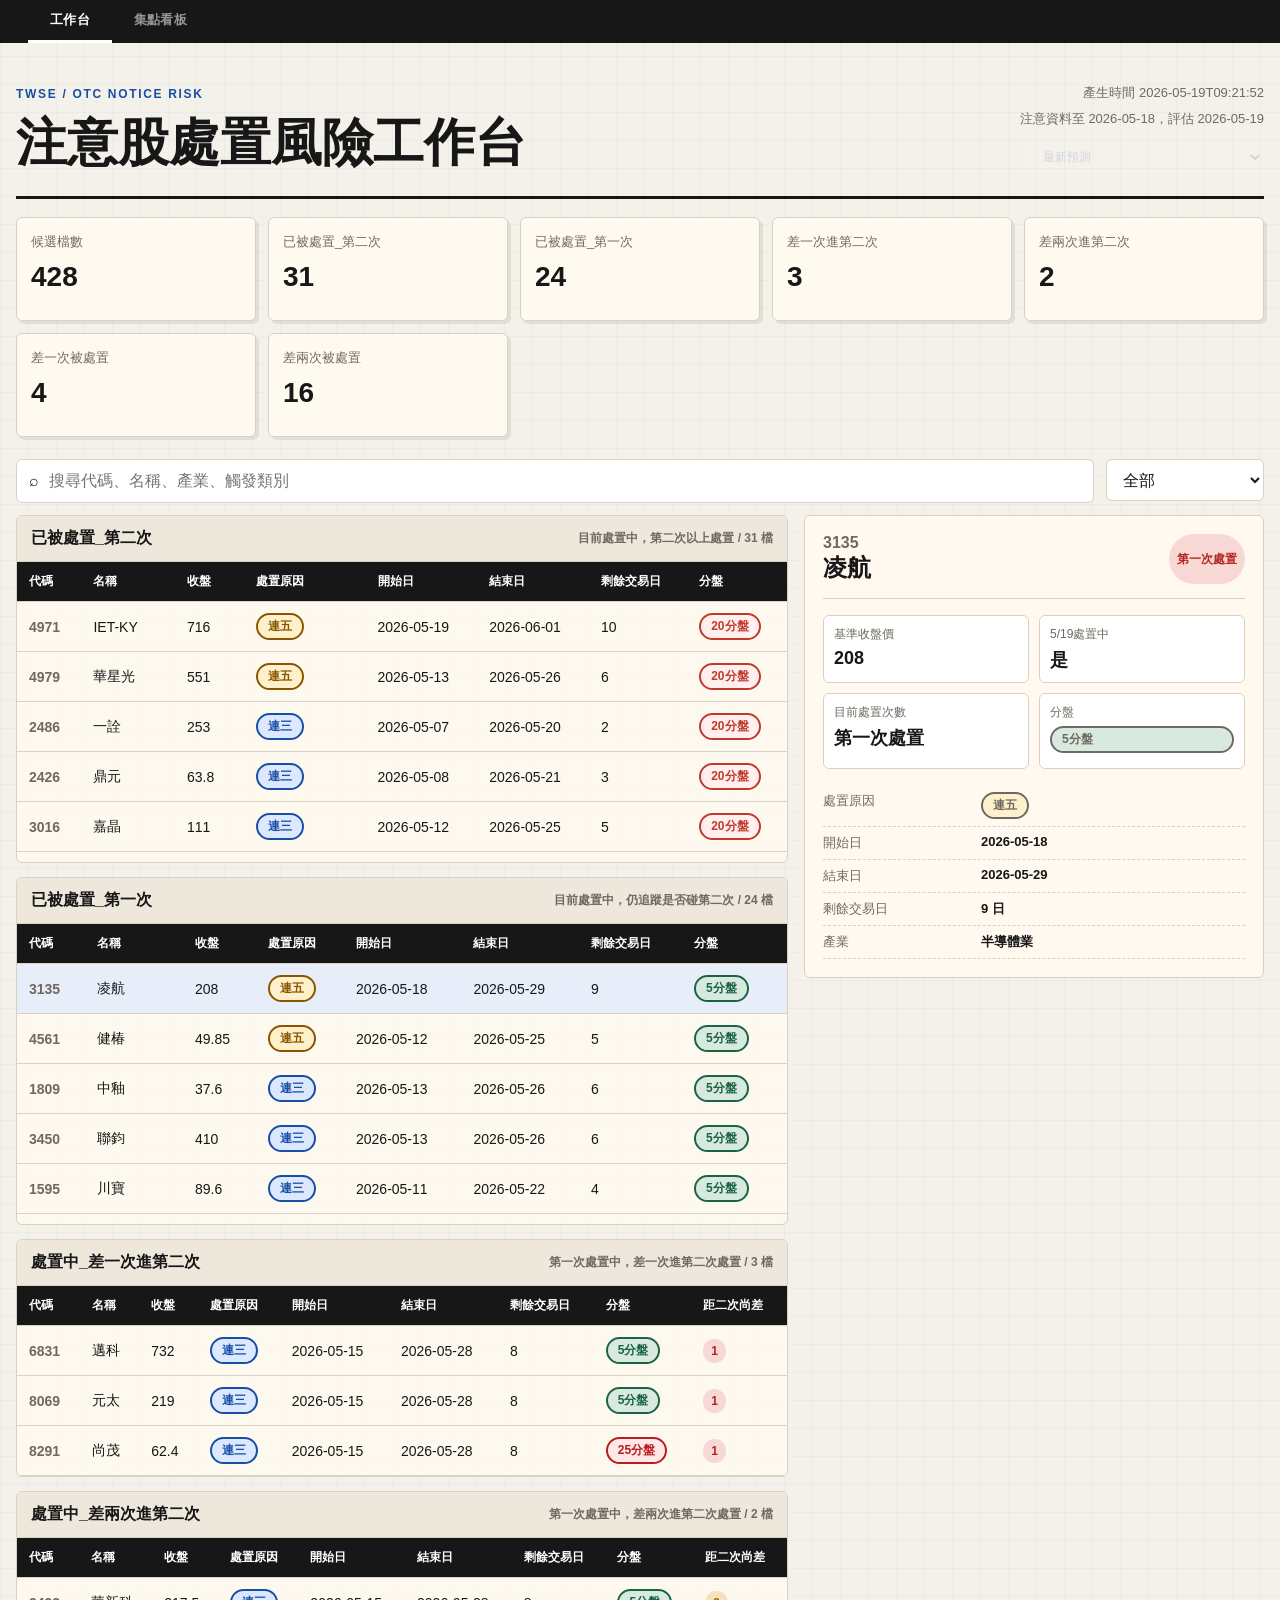
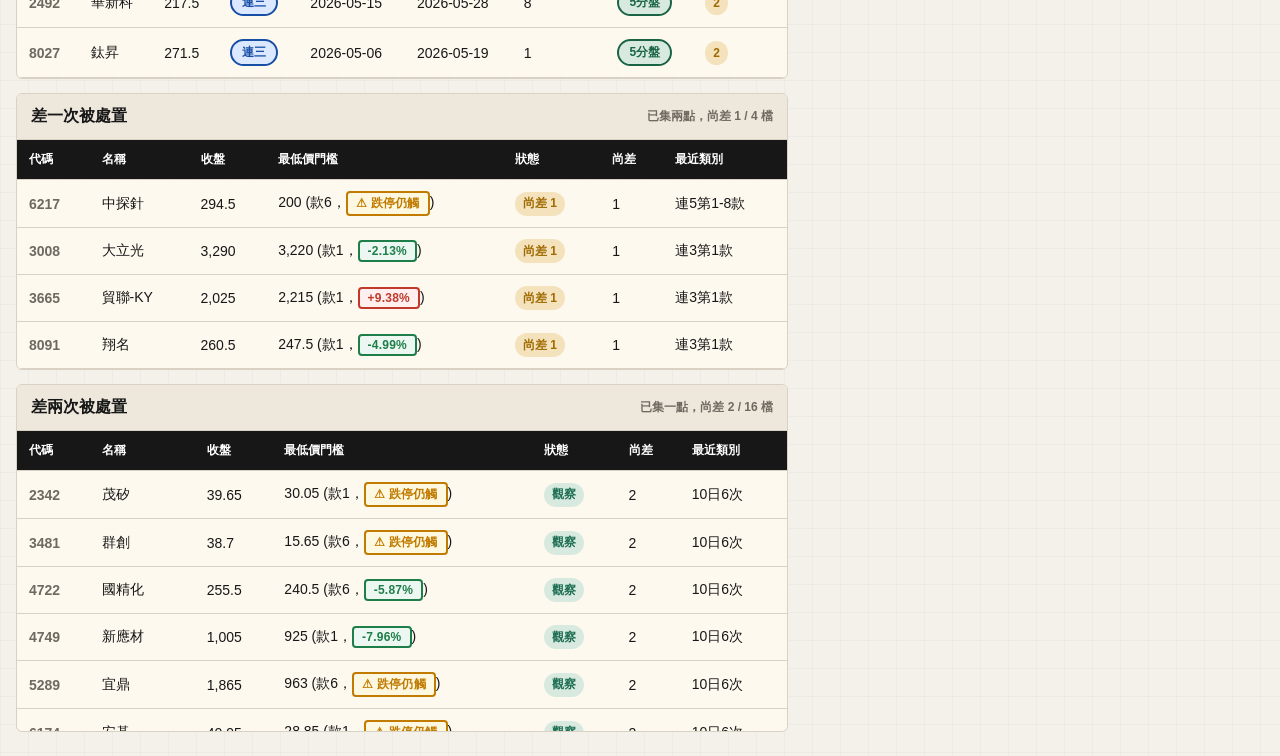
==== index.html @ 5477bb4f "initial commit" ====
<!doctype html>
<html lang="zh-Hant">
  <head>
    <meta charset="utf-8" />
    <meta name="viewport" content="width=device-width, initial-scale=1" />
    <title>注意股處置風險工作台</title>
    <link rel="stylesheet" href="./styles.css?v=20260515-01" />
  </head>
  <body>
    <nav class="page-tabs">
      <a href="./index.html" class="active">工作台</a>
      <a href="./board.html">集點看板</a>
    </nav>
    <main class="shell">
      <section class="mast">
        <div>
          <p class="eyebrow">TWSE / OTC NOTICE RISK</p>
          <h1>注意股處置風險工作台</h1>
        </div>
        <div class="meta">
          <span id="generatedAt">載入中</span>
          <span id="asOf"></span>
          <select id="historySelect" class="history-select" title="查看歷史預測紀錄">
            <option value="">最新預測</option>
          </select>
        </div>
      </section>

      <section class="summary-grid" id="summaryGrid"></section>

      <section class="toolbar">
        <div class="search-wrap">
          <span>⌕</span>
          <input id="searchInput" type="search" placeholder="搜尋代碼、名稱、產業、觸發類別" />
        </div>
        <select id="riskFilter">
          <option value="all">全部</option>
          <option value="triggered">估計日觸發處置</option>
          <option value="near">尚差 1 點內</option>
          <option value="active">估計日處置中</option>
        </select>
      </section>

      <section class="layout">
        <div class="table-panel" id="tableGroups"></div>

        <aside class="detail-panel" id="detailPanel">
          <div class="empty">選一檔股票查看門檻。</div>
        </aside>
      </section>
    </main>
    <script src="./app.js?v=20260515-02"></script>
  </body>
</html>
---- styles.css ----
:root {
  --bg: #f4f1ea;
  --ink: #171717;
  --muted: #6f6a61;
  --line: #d9d1c4;
  --panel: #fffaf0;
  --panel-2: #ede7dc;
  --danger: #b3261e;
  --warn: #9f6a00;
  --ok: #1f6f55;
  --accent: #174ea6;
}

/* ── Tab nav (light theme) ─────────────────────────────── */
.page-tabs {
  display: flex;
  background: var(--ink);
  padding: 0 28px;
}

.page-tabs a {
  display: inline-block;
  padding: 11px 22px;
  color: rgba(255, 255, 255, 0.55);
  text-decoration: none;
  font-size: 13px;
  font-weight: 700;
  border-bottom: 3px solid transparent;
  letter-spacing: 0.02em;
  transition: color 0.12s;
}

.page-tabs a:hover { color: rgba(255, 255, 255, 0.9); }
.page-tabs a.active { color: #fff; border-bottom-color: #fff; }

* {
  box-sizing: border-box;
}

body {
  margin: 0;
  color: var(--ink);
  background:
    linear-gradient(90deg, rgba(23, 78, 166, 0.04) 1px, transparent 1px),
    linear-gradient(rgba(23, 78, 166, 0.04) 1px, transparent 1px),
    var(--bg);
  background-size: 28px 28px;
  font-family: "Aptos", "Noto Sans TC", "Microsoft JhengHei", sans-serif;
}

.shell {
  width: min(1480px, calc(100vw - 32px));
  margin: 24px auto;
}

.mast {
  min-height: 132px;
  display: flex;
  justify-content: space-between;
  align-items: flex-end;
  border-bottom: 3px solid var(--ink);
  padding-bottom: 18px;
}

.eyebrow {
  margin: 0 0 8px;
  color: var(--accent);
  font-size: 12px;
  letter-spacing: 0.14em;
  font-weight: 800;
}

h1 {
  margin: 0;
  font-family: Georgia, "Noto Serif TC", serif;
  font-size: clamp(30px, 4vw, 64px);
  letter-spacing: 0;
}

.meta {
  display: grid;
  gap: 8px;
  text-align: right;
  color: var(--muted);
  font-size: 13px;
}

.summary-grid {
  display: grid;
  grid-template-columns: repeat(5, 1fr);
  gap: 12px;
  margin: 18px 0;
}

.summary-card {
  background: var(--panel);
  border: 1px solid var(--line);
  border-radius: 6px;
  padding: 14px;
  min-height: 104px;
  box-shadow: 3px 3px 0 rgba(23, 23, 23, 0.08);
}

.summary-card b {
  display: block;
  font-size: 28px;
  margin-top: 10px;
}

.summary-card span {
  color: var(--muted);
  font-size: 13px;
}

.toolbar {
  display: flex;
  gap: 12px;
  margin: 22px 0 12px;
}

.search-wrap {
  flex: 1;
  display: flex;
  align-items: center;
  gap: 8px;
  background: white;
  border: 1px solid var(--line);
  border-radius: 6px;
  padding: 0 12px;
}

input,
select {
  height: 42px;
  border: 1px solid var(--line);
  border-radius: 6px;
  background: white;
  color: var(--ink);
  font: inherit;
}

input {
  width: 100%;
  border: 0;
  outline: 0;
}

select {
  padding: 0 12px;
}

.layout {
  display: grid;
  grid-template-columns: minmax(0, 1fr) minmax(390px, 460px);
  gap: 16px;
  align-items: start;
}

.table-panel,
.detail-panel {
  background: rgba(255, 250, 240, 0.92);
  border: 1px solid var(--line);
  border-radius: 6px;
}

.table-panel {
  display: grid;
  gap: 14px;
  overflow: visible;
  max-height: none;
  background: transparent;
  border: 0;
}

.table-group {
  background: rgba(255, 250, 240, 0.92);
  border: 1px solid var(--line);
  border-radius: 6px;
  overflow: hidden;
}

.table-group:last-child {
  border-bottom: 1px solid var(--line);
}

.group-table {
  max-height: 300px;
  overflow: auto;
}

.group-title {
  display: flex;
  justify-content: space-between;
  align-items: center;
  gap: 12px;
  padding: 12px 14px;
  background: var(--panel-2);
  border-bottom: 1px solid var(--line);
  font-weight: 900;
}

.group-title small {
  color: var(--muted);
  font-size: 12px;
  font-weight: 800;
}

table {
  width: 100%;
  border-collapse: collapse;
  font-size: 14px;
}

th,
td {
  padding: 11px 12px;
  border-bottom: 1px solid var(--line);
  text-align: left;
  white-space: nowrap;
}

th {
  position: sticky;
  top: 0;
  background: var(--ink);
  color: white;
  font-size: 12px;
  cursor: pointer;
  z-index: 2;
}

tr {
  cursor: pointer;
}

tr:hover,
tr.selected {
  background: #e8eef9;
}

.pill {
  display: inline-flex;
  align-items: center;
  min-height: 24px;
  padding: 2px 8px;
  border-radius: 999px;
  font-size: 12px;
  font-weight: 800;
}

.pill.danger {
  background: #f8d8d5;
  color: var(--danger);
}

.pill.warn {
  background: #f4e2bd;
  color: var(--warn);
}

.pill.ok {
  background: #d8eadf;
  color: var(--ok);
}

.detail-panel {
  position: sticky;
  top: 16px;
  padding: 18px;
  min-width: 0;
  overflow: hidden;
}

.detail-title {
  display: flex;
  justify-content: space-between;
  gap: 12px;
  border-bottom: 1px solid var(--line);
  padding-bottom: 14px;
}

.detail-title h2 {
  margin: 0;
  font-size: 24px;
}

.code {
  color: var(--muted);
  font-weight: 700;
}

.metric-grid {
  display: grid;
  grid-template-columns: 1fr 1fr;
  gap: 10px;
  margin: 16px 0;
}

.metric {
  background: white;
  border: 1px solid var(--line);
  border-radius: 6px;
  padding: 10px;
}

.metric span {
  display: block;
  color: var(--muted);
  font-size: 12px;
  margin-bottom: 5px;
}

.metric b {
  font-size: 18px;
}

.metric-clauses {
  min-width: 0;
}

.metric-clauses div {
  display: flex;
  flex-wrap: wrap;
  gap: 6px;
}

.clause-chip {
  display: inline-flex;
  align-items: center;
  min-height: 24px;
  padding: 3px 8px;
  border-radius: 999px;
  background: #f0e7d7;
  color: #5e5448;
  font-size: 12px;
  font-weight: 800;
}

.clause-empty {
  color: var(--muted);
  font-size: 13px;
}

.point-board {
  display: grid;
  grid-template-columns: 1fr 1fr;
  gap: 10px;
  margin-bottom: 12px;
  min-width: 0;
}

.point-card {
  background: white;
  border: 1px solid var(--line);
  border-radius: 6px;
  padding: 0;
  min-width: 0;
  overflow: hidden;
}

.point-card summary {
  display: grid;
  grid-template-columns: 1fr auto;
  gap: 4px 10px;
  align-items: center;
  padding: 12px;
  cursor: pointer;
  list-style: none;
}

.point-card summary::-webkit-details-marker {
  display: none;
}

.point-card summary::after {
  content: "日期";
  grid-row: 1 / span 3;
  grid-column: 2;
  align-self: center;
  padding: 4px 7px;
  border-radius: 999px;
  background: rgba(23, 78, 166, 0.08);
  color: var(--accent);
  font-size: 11px;
  font-weight: 900;
}

.point-card[open] summary::after {
  content: "收起";
}

.point-card span,
.point-card em,
.point-card small {
  display: block;
  color: var(--muted);
  font-size: 12px;
  font-style: normal;
}

.point-card b {
  display: block;
  font-size: 24px;
  line-height: 1.05;
}

.point-card small {
  margin: 0 12px 6px;
  padding: 10px;
  border-radius: 6px;
  background: rgba(255, 255, 255, 0.72);
  line-height: 1.45;
  white-space: normal;
  word-break: break-word;
}

.clause-thresholds {
  margin: 0 12px 12px;
  padding: 6px 10px;
  border-radius: 6px;
  background: rgba(255, 255, 255, 0.72);
}

.ct-mkt-summary {
  font-size: 11px;
  color: #888;
  padding: 3px 0 5px;
  border-bottom: 1px solid rgba(0,0,0,0.08);
  margin-bottom: 3px;
  letter-spacing: 0.01em;
}

.ct-base {
  font-size: 11px;
  color: #555 !important;
  font-style: normal;
  font-weight: normal !important;
}

.ct-bold .ct-base { color: #7a5200 !important; }

.ct-row {
  display: flex;
  align-items: baseline;
  flex-wrap: wrap;
  gap: 2px 8px;
  padding: 4px 0;
  border-bottom: 1px solid rgba(0, 0, 0, 0.06);
  color: #555 !important;
  font-weight: normal !important;
  font-size: 12px;
}

.ct-row:last-child {
  border-bottom: none;
}

.ct-label {
  min-width: 42px;
  font-weight: 700 !important;
  color: #333 !important;
  flex-shrink: 0;
}

.ct-price {
  color: #333 !important;
  font-weight: normal !important;
}

.ct-vol {
  color: #555 !important;
  font-weight: normal !important;
}

.ct-note {
  color: #999 !important;
  font-style: italic;
  font-weight: normal !important;
}

.ct-bold {
  background: rgba(255, 210, 30, 0.28);
  border-radius: 4px;
  padding: 0 4px;
  margin: 0 -4px;
  color: #3a2600 !important;
  font-weight: 900 !important;
}

.ct-bold .ct-label {
  color: #3a2600 !important;
}

.ct-bold .ct-price {
  color: #3a2600 !important;
  font-weight: 900 !important;
}

.ct-bold .ct-vol,
.ct-bold .ct-note {
  color: #5a4000 !important;
  font-weight: 700 !important;
}

.point-card.near {
  border: 2px solid var(--warn);
  background: #fff4d6;
  box-shadow: inset 4px 0 0 rgba(159, 106, 0, 0.32);
}

.point-card.near span,
.point-card.near b,
.point-card.near em,
.point-card.near small {
  font-weight: 900;
  color: #6f4700;
}

.point-card.hit {
  border: 2px solid var(--danger);
  background: #ffe4e1;
  box-shadow: inset 4px 0 0 rgba(179, 38, 30, 0.24);
}

.point-card.hit span,
.point-card.hit b,
.point-card.hit em,
.point-card.hit small {
  font-weight: 900;
  color: var(--danger);
}

.section-title {
  margin: 18px 0 8px;
  color: var(--accent);
  font-weight: 900;
  font-size: 13px;
}

.kv {
  display: grid;
  grid-template-columns: 150px 1fr;
  gap: 8px;
  font-size: 13px;
  padding: 7px 0;
  border-bottom: 1px dashed var(--line);
}

.kv span:first-child {
  color: var(--muted);
}

.empty {
  color: var(--muted);
  min-height: 200px;
  display: grid;
  place-items: center;
}

/* ── Disposal reason chips ────────────────────────────────── */
.reason-chip {
  display: inline-flex;
  align-items: center;
  padding: 3px 10px;
  border-radius: 999px;
  font-size: 12px;
  font-weight: 900;
  border: 2px solid currentColor;
  white-space: nowrap;
}
.reason-chip-3   { background: #dce8ff; color: #174ea6; }
.reason-chip-5   { background: #fff0cc; color: #8a5500; }
.reason-chip-10  { background: #d8eadf; color: #1a6445; }
.reason-chip-30  { background: #f0e0ff; color: #6a1b9a; }
.reason-chip-other { background: #f0f0f0; color: #555; border-color: #aaa; }

/* ── Minutes / exit chips ──────────────────────────────────── */
.minutes-chip {
  display: inline-flex;
  align-items: center;
  padding: 3px 10px;
  border-radius: 999px;
  font-size: 12px;
  font-weight: 900;
  border: 2px solid currentColor;
  white-space: nowrap;
}
.minutes-chip-5    { background: #d8eadf; color: #1a6445; }
.minutes-chip-10   { background: #d8f0ea; color: #1a6445; }
.minutes-chip-20   { background: #fff0ef; color: #c0392b; }
.minutes-chip-25   { background: #ffe8e8; color: #b91c1c; }
.minutes-chip-45   { background: #ede9fe; color: #6d28d9; }
.minutes-chip-60   { background: #ddd6fe; color: #5b21b6; }
.minutes-chip-90   { background: #c4b5fd; color: #3b0764; }
.minutes-chip-exit { background: #e8eef9; color: #174ea6; }

/* ── Price-move badges ─────────────────────────────────────── */
.pbadge {
  display: inline-block;
  padding: 2px 8px;
  border-radius: 4px;
  font-weight: 900;
  font-size: 12px;
  border: 2px solid currentColor;
  white-space: nowrap;
  vertical-align: middle;
  letter-spacing: 0.02em;
}
.pbadge-up {
  background: #fff0ef;
  color: #c0392b;
}
.pbadge-down {
  background: #edf7f1;
  color: #1e7e4a;
}
.pbadge-halt {
  background: #fff8e1;
  color: #c07b00;
}
.pbadge-neutral {
  background: #f3f3f3;
  color: #999;
  border-color: #ccc;
}

@media (max-width: 980px) {
  .mast,
  .toolbar {
    align-items: stretch;
    flex-direction: column;
  }

  .summary-grid,
  .layout {
    grid-template-columns: 1fr;
  }

  .detail-panel {
    position: static;
  }
}

/* ─── history outcome styles ─────────────────────────────────────────────── */
.history-select {
  background: rgba(255,255,255,0.07);
  color: #d1d5db;
  border: 1px solid rgba(255,255,255,0.12);
  border-radius: 6px;
  padding: 4px 10px;
  font-size: 12px;
  cursor: pointer;
  margin-left: 8px;
}
.history-select:focus { outline: none; border-color: rgba(99,102,241,0.6); }

.outcome-badge {
  display: inline-block;
  font-size: 11px;
  font-weight: 700;
  padding: 1px 6px;
  border-radius: 4px;
  white-space: nowrap;
}
.outcome-punish { background: rgba(239,68,68,0.18); color: #f87171; }
.outcome-notice { background: rgba(245,158,11,0.18); color: #fbbf24; }
.outcome-safe   { background: rgba(34,197,94,0.15); color: #86efac; }
.outcome-none   { color: rgba(255,255,255,0.25); }

tr.row-punish { background: rgba(239,68,68,0.07) !important; }
tr.row-notice { background: rgba(245,158,11,0.07) !important; }
.outcome-clause { font-size: 10px; color: #fbbf24; opacity: 0.85; margin-left: 4px; white-space: nowrap; }
.outcome-clause-muted { font-size: 10px; color: rgba(255,255,255,0.35); margin-left: 3px; white-space: nowrap; }
.outcome-stats { display: block; font-size: 10px; color: rgba(255,255,255,0.45); margin-top: 2px; white-space: nowrap; }
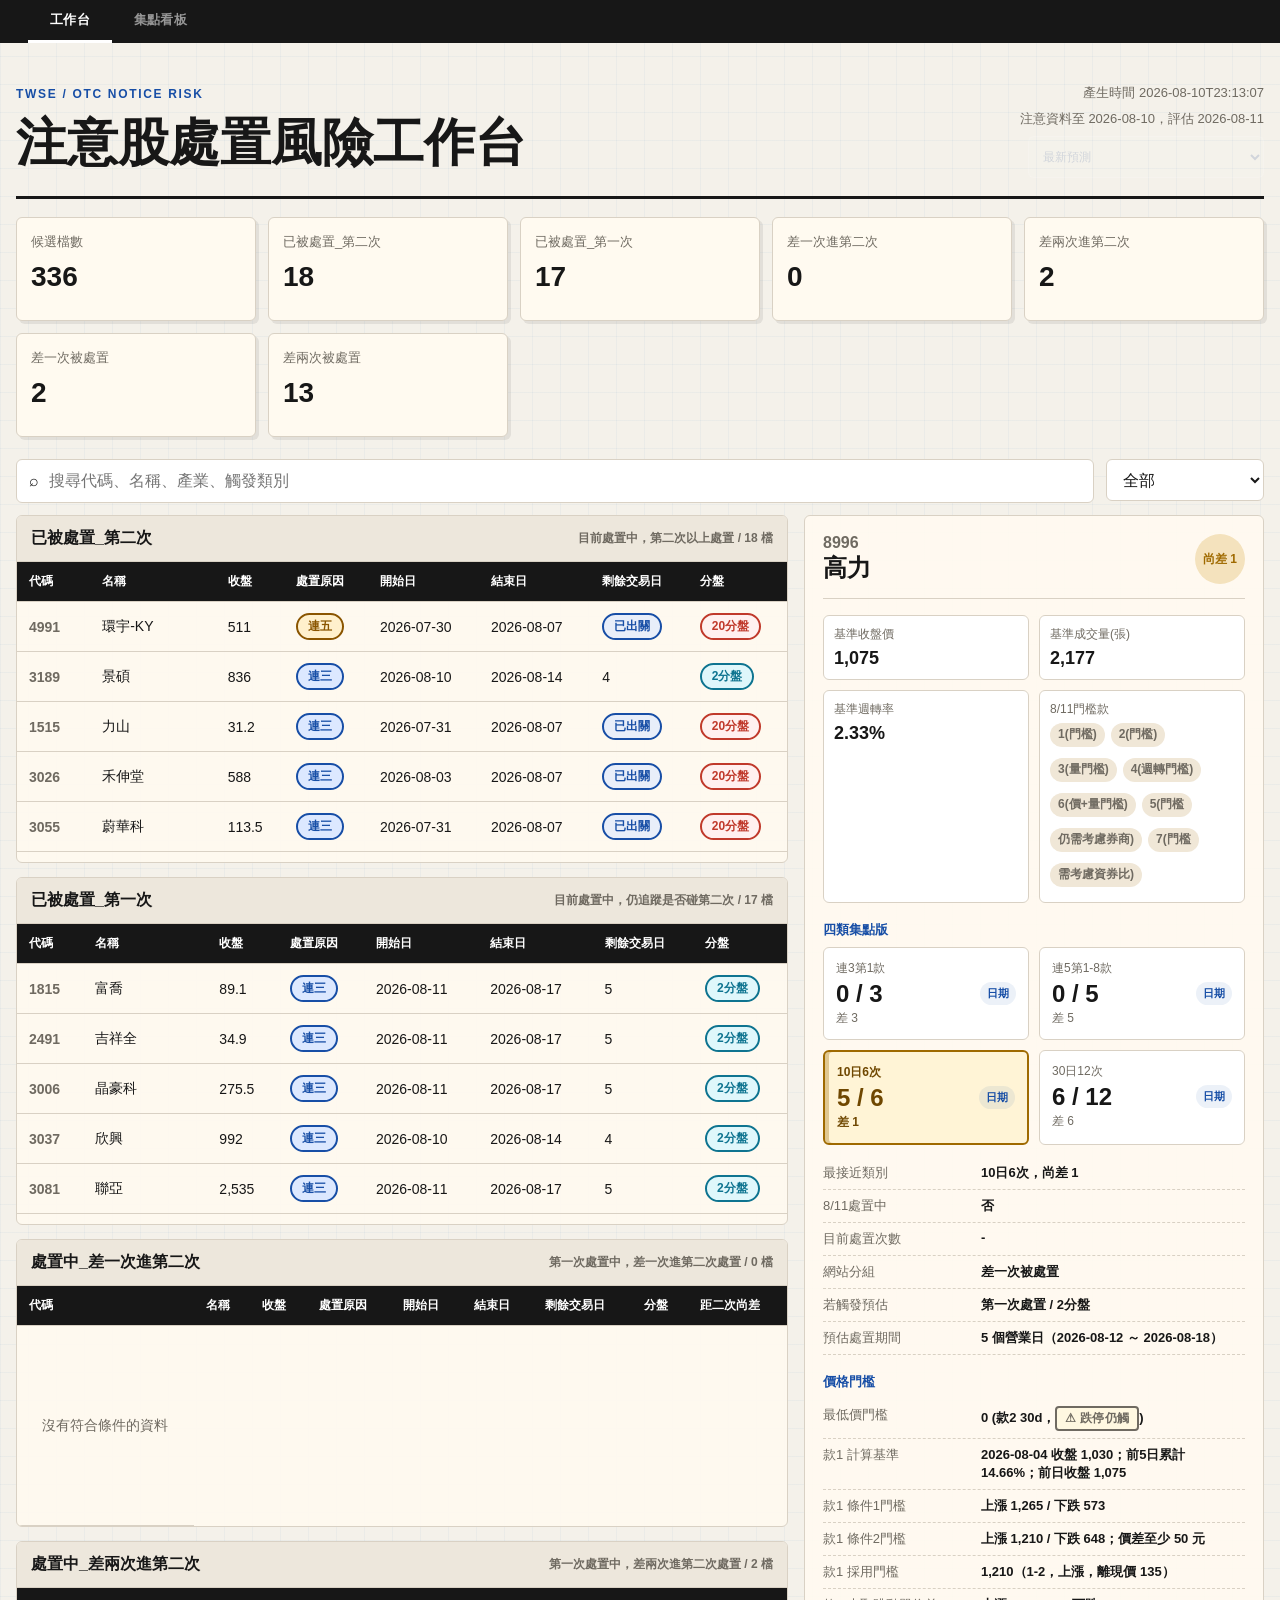
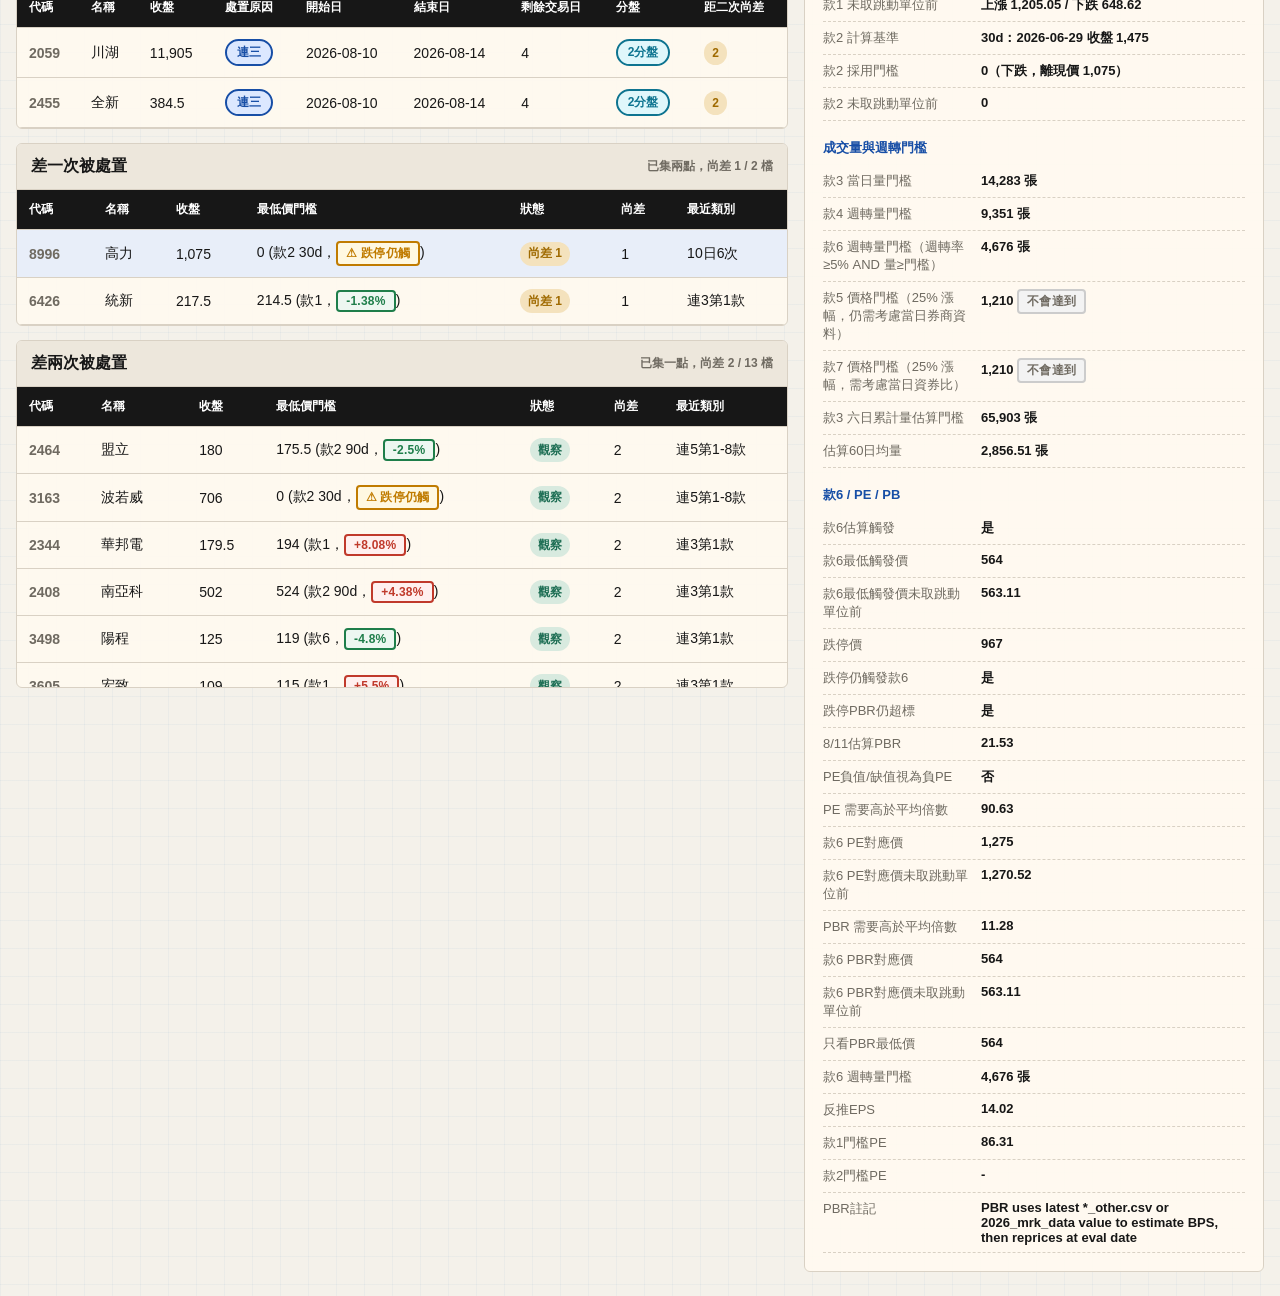
==== commit 5f14ccb7: "update 20260810" ====
--- a/index.html
+++ b/index.html
@@ -4,7 +4,7 @@
     <meta charset="utf-8" />
     <meta name="viewport" content="width=device-width, initial-scale=1" />
     <title>注意股處置風險工作台</title>
-    <link rel="stylesheet" href="./styles.css?v=20260515-01" />
+    <link rel="stylesheet" href="./styles.css?v=20260810-01" />
   </head>
   <body>
     <nav class="page-tabs">
@@ -49,6 +49,6 @@
         </aside>
       </section>
     </main>
-    <script src="./app.js?v=20260515-02"></script>
+    <script src="./app.js?v=20260810-01"></script>
   </body>
 </html>
--- a/styles.css
+++ b/styles.css
@@ -585,6 +585,7 @@
   border: 2px solid currentColor;
   white-space: nowrap;
 }
+.minutes-chip-2    { background: #dff7fb; color: #0e7490; }
 .minutes-chip-5    { background: #d8eadf; color: #1a6445; }
 .minutes-chip-10   { background: #d8f0ea; color: #1a6445; }
 .minutes-chip-20   { background: #fff0ef; color: #c0392b; }
